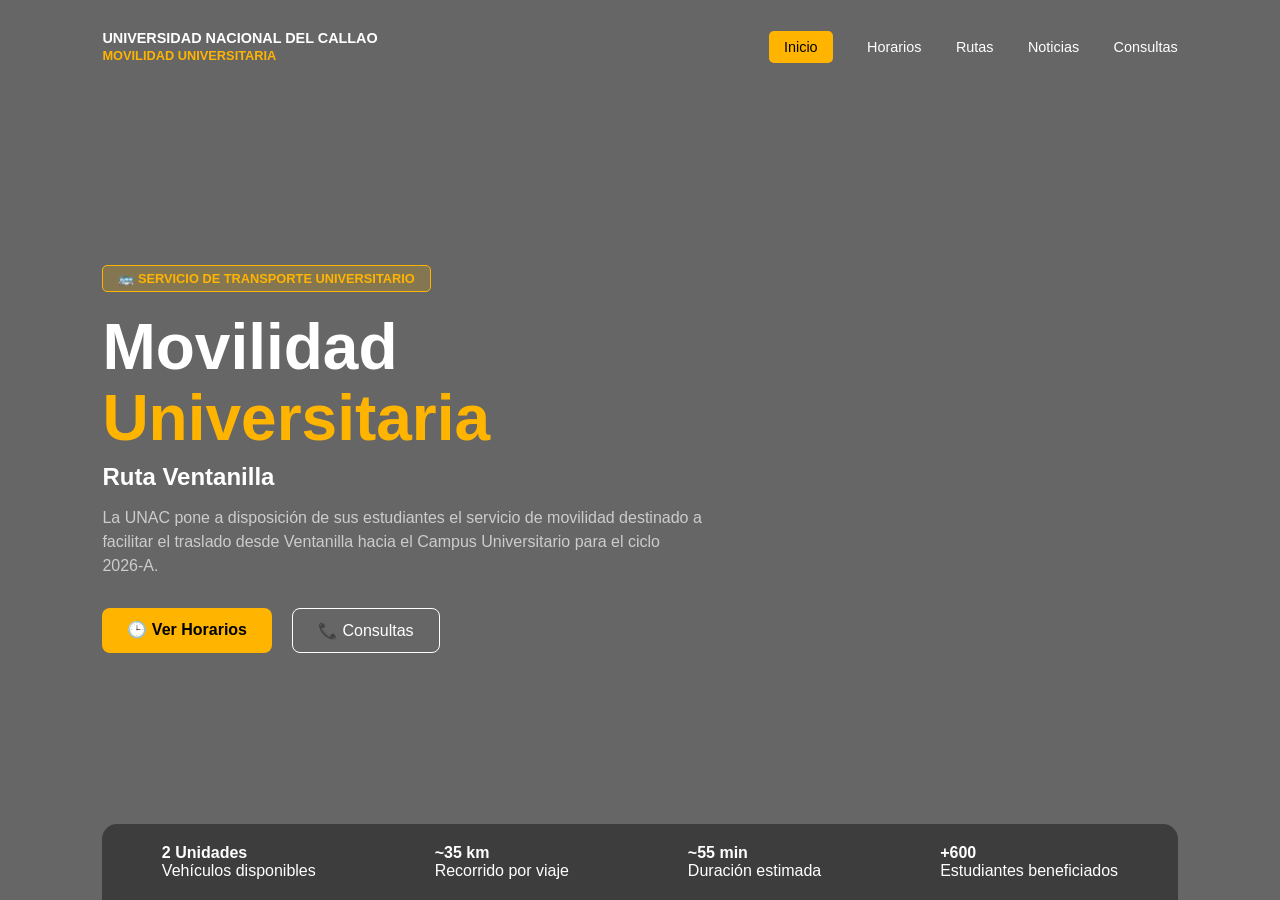
==== index.html @ 6d4d1688 "Refactor HTML structure and update content Updated the logo section, modified the service descriptio" ====
<!DOCTYPE html>
<html lang="es">
<head>
    <meta charset="UTF-8">
    <meta name="viewport" content="width=device-width, initial-scale=1.0">
    <title>Movilidad Universitaria UNAC</title>
    <link rel="stylesheet" href="style.css">
</head>
<body>
    <div class="main-container">
        <nav class="navbar">
            <div class="logo-container">
                <div class="logo">UNIVERSIDAD NACIONAL DEL CALLAO<br><span>MOVILIDAD UNIVERSITARIA</span></div>
            </div>
            <div class="menu">
                <a href="index.html" class="active">Inicio</a>
                <a href="horarios.html">Horarios</a>
                <a href="rutas.html">Rutas</a>
                <a href="noticias.html">Noticias</a>
                <a href="consultas.html">Consultas</a>
            </div>
        </nav>

        <section class="hero">
            <div class="badge">🚌 SERVICIO DE TRANSPORTE UNIVERSITARIO</div>
            <h1>Movilidad<br><span class="yellow">Universitaria</span></h1>
            <p class="ruta-txt">Ruta Ventanilla</p>
            <p class="desc">La UNAC pone a disposición de sus estudiantes el servicio de movilidad destinado a facilitar el traslado desde Ventanilla hacia el Campus Universitario para el ciclo 2026-A.</p>
            
            <div class="btns">
                <a href="horarios.html" class="btn-fill">🕒 Ver Horarios</a>
                <a href="#" class="btn-line">📞 Consultas</a>
            </div>
        </section>

        <footer class="stats">
            <div class="item"><strong>2 Unidades</strong><p>Vehículos disponibles</p></div>
            <div class="item"><strong>~35 km</strong><p>Recorrido por viaje</p></div>
            <div class="item"><strong>~55 min</strong><p>Duración estimada</p></div>
            <div class="item"><strong>+600</strong><p>Estudiantes beneficiados</p></div>
        </footer>
    </div>
</body>
</html>
---- style.css ----
/* Configuración General */
* {
    margin: 0;
    padding: 0;
    box-sizing: border-box;
    font-family: 'Segoe UI', Tahoma, Geneva, Verdana, sans-serif;
}

body, html {
    height: 100%;
    color: white;
}

/* Contenedor Principal con Imagen de Fondo */
.main-container {
    background: linear-gradient(rgba(0, 0, 0, 0.6), rgba(0, 0, 0, 0.6)), 
                url('tu-imagen-de-fondo.jpg'); /* Reemplaza con tu archivo */
    background-size: cover;
    background-position: center;
    height: 100vh;
    display: flex;
    flex-direction: column;
    justify-content: space-between;
    padding: 0 8%;
}

/* Navegación */
.navbar {
    display: flex;
    justify-content: space-between;
    align-items: center;
    padding: 30px 0;
}

.logo {
    font-weight: bold;
    font-size: 0.9rem;
    line-height: 1.2;
}

.logo span {
    color: #ffb400;
    font-size: 0.8rem;
}

.menu a {
    color: white;
    text-decoration: none;
    margin-left: 30px;
    font-size: 0.9rem;
    transition: 0.3s;
}

.menu a.active {
    background-color: #ffb400;
    padding: 8px 15px;
    border-radius: 5px;
    color: black;
}

/* Sección Hero (Centro) */
.hero {
    max-width: 600px;
}

.badge {
    background: rgba(255, 180, 0, 0.2);
    border: 1px solid #ffb400;
    color: #ffb400;
    display: inline-block;
    padding: 5px 15px;
    border-radius: 5px;
    font-size: 0.8rem;
    font-weight: bold;
    margin-bottom: 20px;
}

h1 {
    font-size: 4rem;
    line-height: 1.1;
    margin-bottom: 10px;
}

.yellow {
    color: #ffb400;
}

.ruta-txt {
    font-size: 1.5rem;
    font-weight: bold;
    margin-bottom: 15px;
}

.desc {
    font-size: 1rem;
    color: #cccccc;
    margin-bottom: 30px;
    line-height: 1.5;
}

/* Botones */
.btns {
    display: flex;
    gap: 20px;
}

.btn-fill {
    background: #ffb400;
    color: black;
    padding: 12px 25px;
    border-radius: 8px;
    text-decoration: none;
    font-weight: bold;
}

.btn-line {
    border: 1px solid white;
    color: white;
    padding: 12px 25px;
    border-radius: 8px;
    text-decoration: none;
}

/* Footer de Estadísticas */
.stats {
    background: rgba(0, 0, 0, 0.4);
    backdrop-filter: blur(5px);
    display: flex;
    justify-content: space-around;
    padding: 20px 0;
    border-radius: 15px 15px 0 0;
}

.item {
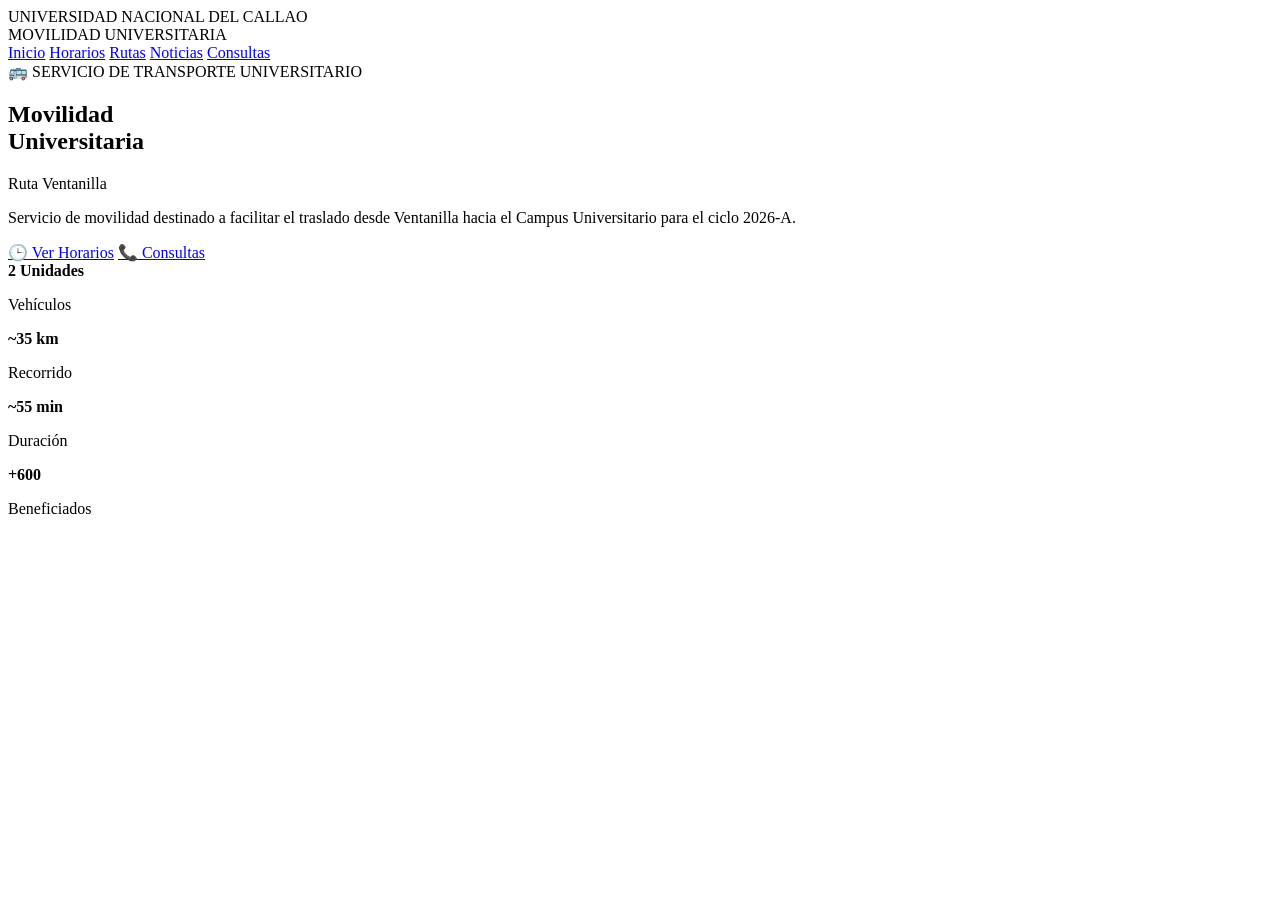
==== commit 13a3959d: "Update index.html" ====
--- a/index.html
+++ b/index.html
@@ -7,11 +7,9 @@
     <link rel="stylesheet" href="style.css">
 </head>
 <body>
-    <div class="main-container">
+    <div class="main-container home">
         <nav class="navbar">
-            <div class="logo-container">
-                <div class="logo">UNIVERSIDAD NACIONAL DEL CALLAO<br><span>MOVILIDAD UNIVERSITARIA</span></div>
-            </div>
+            <div class="logo">UNIVERSIDAD NACIONAL DEL CALLAO<br><span>MOVILIDAD UNIVERSITARIA</span></div>
             <div class="menu">
                 <a href="index.html" class="active">Inicio</a>
                 <a href="horarios.html">Horarios</a>
@@ -25,7 +23,7 @@
             <div class="badge">🚌 SERVICIO DE TRANSPORTE UNIVERSITARIO</div>
             <h1>Movilidad<br><span class="yellow">Universitaria</span></h1>
             <p class="ruta-txt">Ruta Ventanilla</p>
-            <p class="desc">La UNAC pone a disposición de sus estudiantes el servicio de movilidad destinado a facilitar el traslado desde Ventanilla hacia el Campus Universitario para el ciclo 2026-A.</p>
+            <p class="desc">Servicio de movilidad destinado a facilitar el traslado desde Ventanilla hacia el Campus Universitario para el ciclo 2026-A.</p>
             
             <div class="btns">
                 <a href="horarios.html" class="btn-fill">🕒 Ver Horarios</a>
@@ -34,10 +32,10 @@
         </section>
 
         <footer class="stats">
-            <div class="item"><strong>2 Unidades</strong><p>Vehículos disponibles</p></div>
-            <div class="item"><strong>~35 km</strong><p>Recorrido por viaje</p></div>
-            <div class="item"><strong>~55 min</strong><p>Duración estimada</p></div>
-            <div class="item"><strong>+600</strong><p>Estudiantes beneficiados</p></div>
+            <div class="item"><strong>2 Unidades</strong><p>Vehículos</p></div>
+            <div class="item"><strong>~35 km</strong><p>Recorrido</p></div>
+            <div class="item"><strong>~55 min</strong><p>Duración</p></div>
+            <div class="item"><strong>+600</strong><p>Beneficiados</p></div>
         </footer>
     </div>
 </body>
--- a/style.css
+++ b/style.css
@@ -1,134 +1,69 @@
-/* Configuración General */
-* {
-    margin: 0;
-    padding: 0;
-    box-sizing: border-box;
-    font-family: 'Segoe UI', Tahoma, Geneva, Verdana, sans-serif;
+/* --- AJUSTES PARA MÓVILES (Pantallas menores a 768px) --- */
+@media (max-width: 768px) {
+    
+    /* 1. Ajuste del contenedor para que permita scroll si el contenido es largo */
+    .main-container {
+        height: auto;
+        min-height: 100vh;
+        overflow-y: auto;
+        padding: 0 5%;
+    }
+
+    /* 2. Navbar: El menú se oculta o se apila */
+    .navbar {
+        flex-direction: column;
+        gap: 15px;
+        padding: 15px 0;
+    }
+
+    .menu {
+        display: flex;
+        flex-wrap: wrap;
+        justify-content: center;
+        gap: 10px;
+    }
+
+    .menu a {
+        margin-left: 0;
+        font-size: 0.8rem;
+    }
+
+    /* 3. Hero: Reducimos el tamaño del título gigante */
+    h1 {
+        font-size: 2.5rem; /* Más pequeño para que no se corte */
+        margin-top: 20px;
+    }
+
+    .ruta-txt {
+        font-size: 1.2rem;
+    }
+
+    .desc {
+        font-size: 0.85rem;
+    }
+
+    /* 4. Botones: Uno debajo del otro para que sea fácil pulsar con el dedo */
+    .btns {
+        flex-direction: column;
+        width: 100%;
+    }
+
+    .btn-fill, .btn-line {
+        text-align: center;
+        width: 100%;
+    }
+
+    /* 5. Stats: De 4 columnas pasamos a 2 filas de 2 columnas */
+    .stats {
+        display: grid;
+        grid-template-columns: 1fr 1fr;
+        gap: 20px;
+        padding: 20px;
+        margin-top: 40px;
+        border-radius: 12px;
+    }
+
+    .item {
+        text-align: center;
+    }
 }
-
-body, html {
-    height: 100%;
-    color: white;
-}
-
-/* Contenedor Principal con Imagen de Fondo */
-.main-container {
-    background: linear-gradient(rgba(0, 0, 0, 0.6), rgba(0, 0, 0, 0.6)), 
-                url('tu-imagen-de-fondo.jpg'); /* Reemplaza con tu archivo */
-    background-size: cover;
-    background-position: center;
-    height: 100vh;
-    display: flex;
-    flex-direction: column;
-    justify-content: space-between;
-    padding: 0 8%;
-}
-
-/* Navegación */
-.navbar {
-    display: flex;
-    justify-content: space-between;
-    align-items: center;
-    padding: 30px 0;
-}
-
-.logo {
-    font-weight: bold;
-    font-size: 0.9rem;
-    line-height: 1.2;
-}
-
-.logo span {
-    color: #ffb400;
-    font-size: 0.8rem;
-}
-
-.menu a {
-    color: white;
-    text-decoration: none;
-    margin-left: 30px;
-    font-size: 0.9rem;
-    transition: 0.3s;
-}
-
-.menu a.active {
-    background-color: #ffb400;
-    padding: 8px 15px;
-    border-radius: 5px;
-    color: black;
-}
-
-/* Sección Hero (Centro) */
-.hero {
-    max-width: 600px;
-}
-
-.badge {
-    background: rgba(255, 180, 0, 0.2);
-    border: 1px solid #ffb400;
-    color: #ffb400;
-    display: inline-block;
-    padding: 5px 15px;
-    border-radius: 5px;
-    font-size: 0.8rem;
-    font-weight: bold;
-    margin-bottom: 20px;
-}
-
-h1 {
-    font-size: 4rem;
-    line-height: 1.1;
-    margin-bottom: 10px;
-}
-
-.yellow {
-    color: #ffb400;
-}
-
-.ruta-txt {
-    font-size: 1.5rem;
-    font-weight: bold;
-    margin-bottom: 15px;
-}
-
-.desc {
-    font-size: 1rem;
-    color: #cccccc;
-    margin-bottom: 30px;
-    line-height: 1.5;
-}
-
-/* Botones */
-.btns {
-    display: flex;
-    gap: 20px;
-}
-
-.btn-fill {
-    background: #ffb400;
-    color: black;
-    padding: 12px 25px;
-    border-radius: 8px;
-    text-decoration: none;
-    font-weight: bold;
-}
-
-.btn-line {
-    border: 1px solid white;
-    color: white;
-    padding: 12px 25px;
-    border-radius: 8px;
-    text-decoration: none;
-}
-
-/* Footer de Estadísticas */
-.stats {
-    background: rgba(0, 0, 0, 0.4);
-    backdrop-filter: blur(5px);
-    display: flex;
-    justify-content: space-around;
-    padding: 20px 0;
-    border-radius: 15px 15px 0 0;
-}
-
-.item {
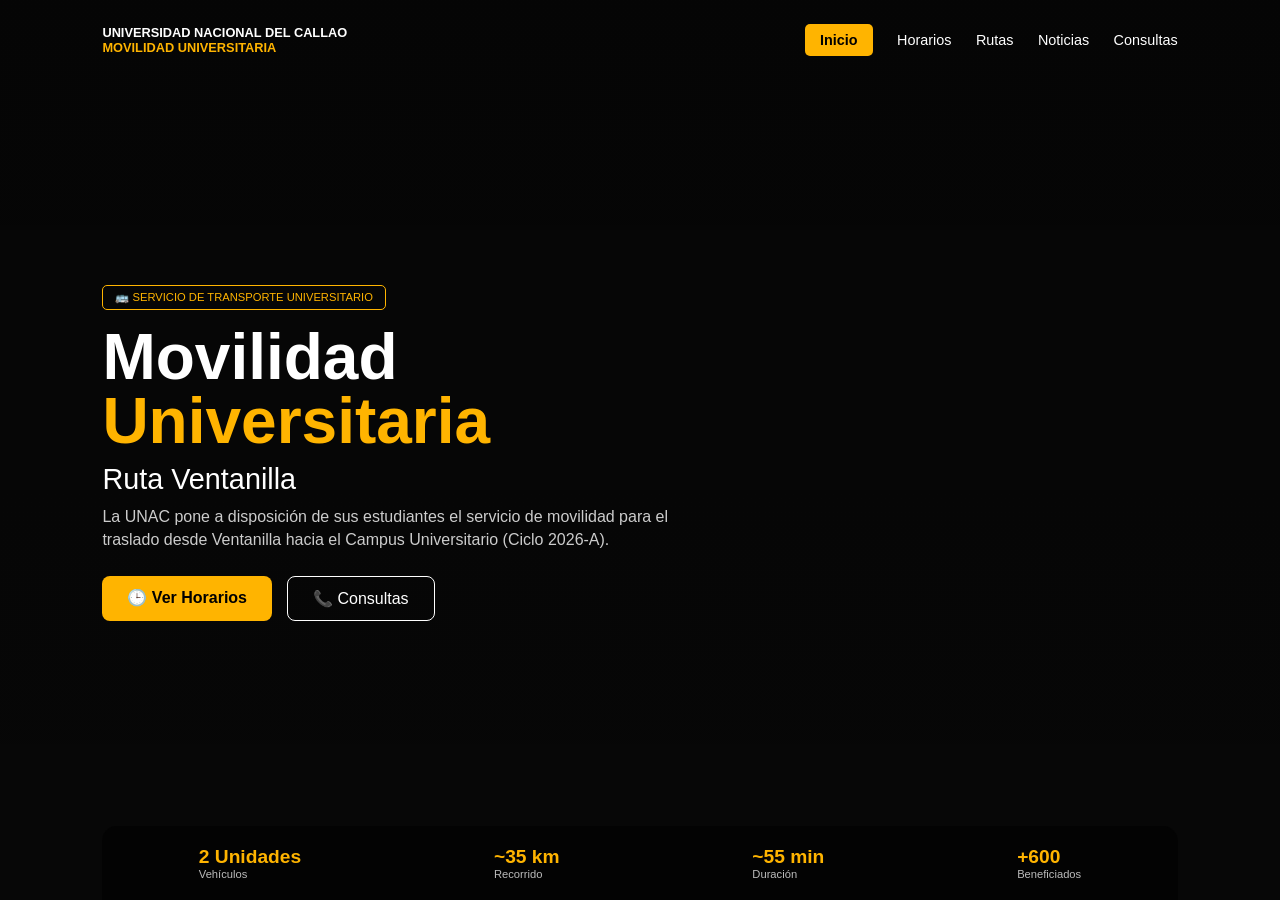
==== commit a79ac852: "Update index.html" ====
--- a/index.html
+++ b/index.html
@@ -23,7 +23,7 @@
             <div class="badge">🚌 SERVICIO DE TRANSPORTE UNIVERSITARIO</div>
             <h1>Movilidad<br><span class="yellow">Universitaria</span></h1>
             <p class="ruta-txt">Ruta Ventanilla</p>
-            <p class="desc">Servicio de movilidad destinado a facilitar el traslado desde Ventanilla hacia el Campus Universitario para el ciclo 2026-A.</p>
+            <p class="desc">La UNAC pone a disposición de sus estudiantes el servicio de movilidad para el traslado desde Ventanilla hacia el Campus Universitario (Ciclo 2026-A).</p>
             
             <div class="btns">
                 <a href="horarios.html" class="btn-fill">🕒 Ver Horarios</a>
--- a/style.css
+++ b/style.css
@@ -1,69 +1,104 @@
-/* --- AJUSTES PARA MÓVILES (Pantallas menores a 768px) --- */
+* {
+    margin: 0;
+    padding: 0;
+    box-sizing: border-box;
+    font-family: 'Segoe UI', Tahoma, sans-serif;
+}
+
+body, html {
+    height: 100%;
+    background-color: #111;
+    color: white;
+}
+
+.main-container {
+    min-height: 100vh;
+    display: flex;
+    flex-direction: column;
+    justify-content: space-between;
+    padding: 0 8%;
+    position: relative;
+    background: linear-gradient(rgba(0,0,0,0.7), rgba(0,0,0,0.6)), 
+                url('https://images.unsplash.com/photo-1541339907198-e08756ebafe3?q=80&w=2000'); /* Imagen de fondo */
+    background-size: cover;
+    background-position: center;
+}
+
+/* Navbar */
+.navbar {
+    display: flex;
+    justify-content: space-between;
+    align-items: center;
+    padding: 25px 0;
+    z-index: 10;
+}
+
+.logo { font-size: 0.8rem; font-weight: bold; }
+.logo span { color: #ffb400; }
+
+.menu a {
+    color: white;
+    text-decoration: none;
+    margin-left: 20px;
+    font-size: 0.9rem;
+}
+
+.menu a.active {
+    background: #ffb400;
+    color: black;
+    padding: 8px 15px;
+    border-radius: 5px;
+    font-weight: bold;
+}
+
+/* Hero */
+.hero {
+    flex-grow: 1;
+    display: flex;
+    flex-direction: column;
+    justify-content: center;
+    max-width: 600px;
+    z-index: 10;
+}
+
+.badge {
+    border: 1px solid #ffb400;
+    color: #ffb400;
+    padding: 5px 12px;
+    border-radius: 5px;
+    font-size: 0.7rem;
+    width: fit-content;
+    margin-bottom: 15px;
+}
+
+h1 { font-size: 4rem; line-height: 1; }
+.yellow { color: #ffb400; }
+.ruta-txt { font-size: 1.8rem; margin: 10px 0; }
+.desc { color: #ccc; margin-bottom: 25px; line-height: 1.4; }
+
+.btns { display: flex; gap: 15px; }
+.btn-fill { background: #ffb400; color: black; padding: 12px 25px; border-radius: 8px; text-decoration: none; font-weight: bold; }
+.btn-line { border: 1px solid white; color: white; padding: 12px 25px; border-radius: 8px; text-decoration: none; }
+
+/* Stats Footer */
+.stats {
+    background: rgba(0, 0, 0, 0.5);
+    backdrop-filter: blur(10px);
+    display: flex;
+    justify-content: space-around;
+    padding: 20px 0;
+    border-radius: 15px 15px 0 0;
+    z-index: 10;
+}
+
+.item strong { display: block; font-size: 1.2rem; color: #ffb400; }
+.item p { font-size: 0.7rem; color: #bbb; }
+
+/* AJUSTE PARA CELULARES */
 @media (max-width: 768px) {
-    
-    /* 1. Ajuste del contenedor para que permita scroll si el contenido es largo */
-    .main-container {
-        height: auto;
-        min-height: 100vh;
-        overflow-y: auto;
-        padding: 0 5%;
-    }
-
-    /* 2. Navbar: El menú se oculta o se apila */
-    .navbar {
-        flex-direction: column;
-        gap: 15px;
-        padding: 15px 0;
-    }
-
-    .menu {
-        display: flex;
-        flex-wrap: wrap;
-        justify-content: center;
-        gap: 10px;
-    }
-
-    .menu a {
-        margin-left: 0;
-        font-size: 0.8rem;
-    }
-
-    /* 3. Hero: Reducimos el tamaño del título gigante */
-    h1 {
-        font-size: 2.5rem; /* Más pequeño para que no se corte */
-        margin-top: 20px;
-    }
-
-    .ruta-txt {
-        font-size: 1.2rem;
-    }
-
-    .desc {
-        font-size: 0.85rem;
-    }
-
-    /* 4. Botones: Uno debajo del otro para que sea fácil pulsar con el dedo */
-    .btns {
-        flex-direction: column;
-        width: 100%;
-    }
-
-    .btn-fill, .btn-line {
-        text-align: center;
-        width: 100%;
-    }
-
-    /* 5. Stats: De 4 columnas pasamos a 2 filas de 2 columnas */
-    .stats {
-        display: grid;
-        grid-template-columns: 1fr 1fr;
-        gap: 20px;
-        padding: 20px;
-        margin-top: 40px;
-        border-radius: 12px;
-    }
-
-    .item {
-        text-align: center;
-    }
+    .navbar { flex-direction: column; gap: 15px; }
+    .menu { display: flex; flex-wrap: wrap; justify-content: center; }
+    h1 { font-size: 2.5rem; }
+    .btns { flex-direction: column; }
+    .stats { display: grid; grid-template-columns: 1fr 1fr; gap: 15px; text-align: center; padding: 20px; }
 }
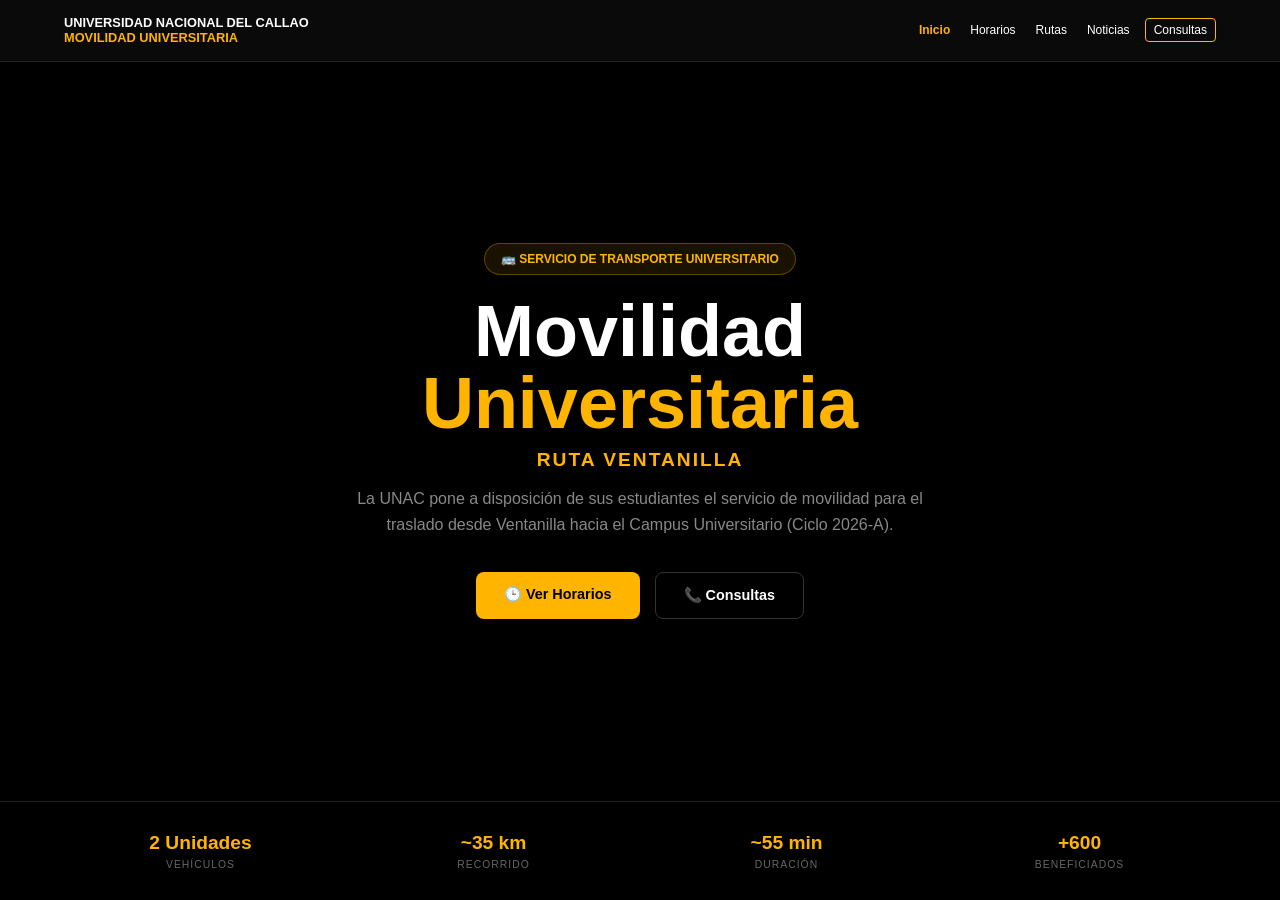
==== commit dea004e1: "Update index.html" ====
--- a/index.html
+++ b/index.html
@@ -4,39 +4,136 @@
     <meta charset="UTF-8">
     <meta name="viewport" content="width=device-width, initial-scale=1.0">
     <title>Movilidad Universitaria UNAC</title>
-    <link rel="stylesheet" href="style.css">
+    <style>
+        * { box-sizing: border-box; margin: 0; padding: 0; }
+        body { 
+            background-color: #000; 
+            color: #fff; 
+            font-family: 'Segoe UI', sans-serif;
+            display: flex;
+            flex-direction: column;
+            align-items: center;
+            min-height: 100vh;
+            overflow-x: hidden;
+        }
+
+        /* NAVBAR UNIFICADA */
+        .navbar {
+            width: 100%;
+            display: flex;
+            justify-content: space-between;
+            align-items: center;
+            padding: 15px 5%;
+            background: #0a0a0a;
+            border-bottom: 1px solid #222;
+            position: sticky;
+            top: 0;
+            z-index: 1000;
+        }
+        .logo { font-weight: bold; font-size: 0.8rem; line-height: 1.2; text-align: left; }
+        .logo span { color: #ffb400; }
+        
+        .menu { display: flex; gap: 10px; align-items: center; flex-wrap: wrap; justify-content: flex-end; }
+        .menu a { color: #fff; text-decoration: none; font-size: 0.75rem; padding: 5px; }
+        .menu a.active { color: #ffb400; font-weight: bold; }
+        .menu a.consultas { color: #fff; border: 1px solid #ffb400; border-radius: 4px; padding: 4px 8px; }
+
+        /* HERO SECTION */
+        .hero {
+            width: 100%;
+            max-width: 1100px;
+            padding: 60px 20px;
+            display: flex;
+            flex-direction: column;
+            align-items: center;
+            text-align: center;
+            flex-grow: 1;
+            justify-content: center;
+        }
+
+        .badge { 
+            background: rgba(255, 180, 0, 0.1); 
+            color: #ffb400; 
+            padding: 8px 16px; 
+            border-radius: 50px; 
+            font-size: 0.75rem; 
+            font-weight: bold;
+            margin-bottom: 20px;
+            border: 1px solid rgba(255, 180, 0, 0.3);
+        }
+
+        h1 { font-size: clamp(2.5rem, 8vw, 4.5rem); font-weight: 900; line-height: 1; margin-bottom: 10px; }
+        h1 .yellow { color: #ffb400; }
+        
+        .ruta-txt { color: #ffb400; font-weight: bold; font-size: 1.2rem; margin-bottom: 15px; letter-spacing: 2px; text-transform: uppercase; }
+        .desc { color: #888; max-width: 600px; font-size: 1rem; line-height: 1.6; margin-bottom: 35px; }
+
+        /* BOTONES */
+        .btns { display: flex; gap: 15px; flex-wrap: wrap; justify-content: center; }
+        .btn-fill { background: #ffb400; color: #000; text-decoration: none; padding: 14px 28px; border-radius: 8px; font-weight: bold; transition: 0.3s; font-size: 0.9rem; }
+        .btn-line { background: transparent; color: #fff; text-decoration: none; padding: 14px 28px; border-radius: 8px; font-weight: bold; border: 1px solid #333; transition: 0.3s; font-size: 0.9rem; }
+        .btn-fill:hover { background: #e6a200; transform: translateY(-2px); }
+        .btn-line:hover { border-color: #ffb400; background: rgba(255,180,0,0.05); }
+
+        /* FOOTER STATS (ESTILO UNIFICADO) */
+        .stats {
+            background: #000;
+            display: flex;
+            justify-content: space-around;
+            padding: 30px 5%;
+            border-top: 1px solid #222;
+            width: 100%;
+            flex-wrap: wrap;
+            gap: 20px;
+        }
+        .item { text-align: center; min-width: 120px; flex: 1; }
+        .item strong { display: block; color: #ffb400; font-size: 1.2rem; margin-bottom: 5px; }
+        .item p { font-size: 0.65rem; color: #666; text-transform: uppercase; letter-spacing: 1px; }
+
+        /* RESPONSIVE PARA CELULAR */
+        @media (max-width: 768px) {
+            .navbar { flex-direction: column; gap: 10px; text-align: center; padding: 15px 20px; }
+            .menu { justify-content: center; width: 100%; }
+            .hero { padding: 40px 15px; }
+            h1 { font-size: 2.8rem; }
+            .stats { justify-content: center; }
+            .item { min-width: 40%; } /* 2 por fila en móvil */
+            .btns { width: 100%; flex-direction: column; align-items: stretch; }
+            .btn-fill, .btn-line { text-align: center; }
+        }
+    </style>
 </head>
 <body>
-    <div class="main-container home">
-        <nav class="navbar">
-            <div class="logo">UNIVERSIDAD NACIONAL DEL CALLAO<br><span>MOVILIDAD UNIVERSITARIA</span></div>
-            <div class="menu">
-                <a href="index.html" class="active">Inicio</a>
-                <a href="horarios.html">Horarios</a>
-                <a href="rutas.html">Rutas</a>
-                <a href="noticias.html">Noticias</a>
-                <a href="consultas.html">Consultas</a>
-            </div>
-        </nav>
 
-        <section class="hero">
-            <div class="badge">🚌 SERVICIO DE TRANSPORTE UNIVERSITARIO</div>
-            <h1>Movilidad<br><span class="yellow">Universitaria</span></h1>
-            <p class="ruta-txt">Ruta Ventanilla</p>
-            <p class="desc">La UNAC pone a disposición de sus estudiantes el servicio de movilidad para el traslado desde Ventanilla hacia el Campus Universitario (Ciclo 2026-A).</p>
-            
-            <div class="btns">
-                <a href="horarios.html" class="btn-fill">🕒 Ver Horarios</a>
-                <a href="#" class="btn-line">📞 Consultas</a>
-            </div>
-        </section>
+    <nav class="navbar">
+        <div class="logo">UNIVERSIDAD NACIONAL DEL CALLAO<br><span>MOVILIDAD UNIVERSITARIA</span></div>
+        <div class="menu">
+            <a href="index.html" class="active">Inicio</a>
+            <a href="horarios.html">Horarios</a>
+            <a href="rutas.html">Rutas</a>
+            <a href="noticias.html">Noticias</a>
+            <a href="#" class="consultas">Consultas</a>
+        </div>
+    </nav>
 
-        <footer class="stats">
-            <div class="item"><strong>2 Unidades</strong><p>Vehículos</p></div>
-            <div class="item"><strong>~35 km</strong><p>Recorrido</p></div>
-            <div class="item"><strong>~55 min</strong><p>Duración</p></div>
-            <div class="item"><strong>+600</strong><p>Beneficiados</p></div>
-        </footer>
-    </div>
+    <section class="hero">
+        <div class="badge">🚌 SERVICIO DE TRANSPORTE UNIVERSITARIO</div>
+        <h1>Movilidad<br><span class="yellow">Universitaria</span></h1>
+        <p class="ruta-txt">Ruta Ventanilla</p>
+        <p class="desc">La UNAC pone a disposición de sus estudiantes el servicio de movilidad para el traslado desde Ventanilla hacia el Campus Universitario (Ciclo 2026-A).</p>
+        
+        <div class="btns">
+            <a href="horarios.html" class="btn-fill">🕒 Ver Horarios</a>
+            <a href="#" class="btn-line">📞 Consultas</a>
+        </div>
+    </section>
+
+    <footer class="stats">
+        <div class="item"><strong>2 Unidades</strong><p>Vehículos</p></div>
+        <div class="item"><strong>~35 km</strong><p>Recorrido</p></div>
+        <div class="item"><strong>~55 min</strong><p>Duración</p></div>
+        <div class="item"><strong>+600</strong><p>Beneficiados</p></div>
+    </footer>
+
 </body>
 </html>
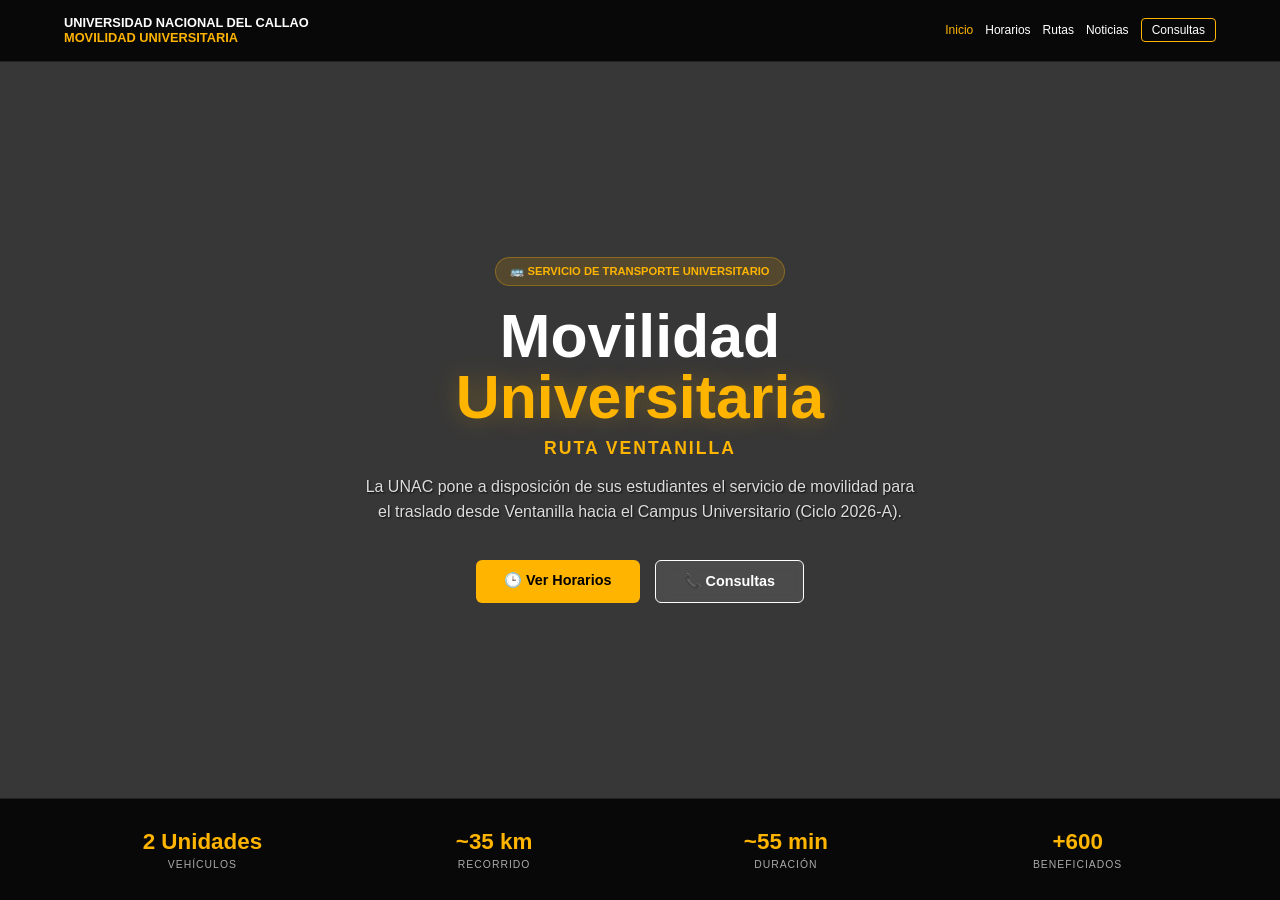
==== commit 895aaaab: "Update index.html" ====
--- a/index.html
+++ b/index.html
@@ -5,101 +5,174 @@
     <meta name="viewport" content="width=device-width, initial-scale=1.0">
     <title>Movilidad Universitaria UNAC</title>
     <style>
+        :root {
+            --primary: #ffb400;
+            --primary-glow: rgba(255, 180, 0, 0.3);
+            --bg-dark: #050505;
+        }
+
         * { box-sizing: border-box; margin: 0; padding: 0; }
+        
         body { 
-            background-color: #000; 
+            background-color: var(--bg-dark); 
             color: #fff; 
-            font-family: 'Segoe UI', sans-serif;
+            font-family: 'Segoe UI', Tahoma, Geneva, Verdana, sans-serif;
+            min-height: 100vh;
             display: flex;
             flex-direction: column;
-            align-items: center;
-            min-height: 100vh;
             overflow-x: hidden;
-        }
-
-        /* NAVBAR UNIFICADA */
+            /* IMAGEN DE FONDO CON OVERLAY OSCURO */
+            background: linear-gradient(rgba(5, 5, 5, 0.8), rgba(5, 5, 5, 0.8)), 
+                        url('1444.jpg'); /* Archivo confirmado en tu repo */
+            background-size: cover;
+            background-position: center;
+            background-attachment: fixed;
+        }
+
+        /* NAVBAR */
         .navbar {
             width: 100%;
             display: flex;
             justify-content: space-between;
             align-items: center;
             padding: 15px 5%;
-            background: #0a0a0a;
+            background: rgba(0, 0, 0, 0.85);
+            backdrop-filter: blur(10px);
             border-bottom: 1px solid #222;
             position: sticky;
             top: 0;
             z-index: 1000;
         }
-        .logo { font-weight: bold; font-size: 0.8rem; line-height: 1.2; text-align: left; }
-        .logo span { color: #ffb400; }
-        
-        .menu { display: flex; gap: 10px; align-items: center; flex-wrap: wrap; justify-content: flex-end; }
-        .menu a { color: #fff; text-decoration: none; font-size: 0.75rem; padding: 5px; }
-        .menu a.active { color: #ffb400; font-weight: bold; }
-        .menu a.consultas { color: #fff; border: 1px solid #ffb400; border-radius: 4px; padding: 4px 8px; }
+
+        .logo { 
+            font-weight: bold; 
+            font-size: 0.8rem; 
+            line-height: 1.2;
+        }
+        .logo span { color: var(--primary); }
+        
+        .menu { display: flex; gap: 12px; align-items: center; }
+        .menu a { 
+            color: #fff; 
+            text-decoration: none; 
+            font-size: 0.75rem; 
+            transition: 0.3s;
+        }
+        .menu a:hover, .menu a.active { color: var(--primary); }
+        
+        .menu a.consultas { 
+            border: 1px solid var(--primary); 
+            border-radius: 4px; 
+            padding: 4px 10px; 
+        }
 
         /* HERO SECTION */
         .hero {
-            width: 100%;
-            max-width: 1100px;
-            padding: 60px 20px;
+            flex-grow: 1;
             display: flex;
             flex-direction: column;
             align-items: center;
+            justify-content: center;
             text-align: center;
-            flex-grow: 1;
-            justify-content: center;
+            padding: 60px 20px;
+            animation: fadeInUp 0.8s ease-out;
+        }
+
+        @keyframes fadeInUp {
+            from { opacity: 0; transform: translateY(20px); }
+            to { opacity: 1; transform: translateY(0); }
         }
 
         .badge { 
-            background: rgba(255, 180, 0, 0.1); 
-            color: #ffb400; 
-            padding: 8px 16px; 
+            background: rgba(255, 180, 0, 0.15); 
+            color: var(--primary); 
+            padding: 7px 14px; 
             border-radius: 50px; 
-            font-size: 0.75rem; 
+            font-size: 0.7rem; 
             font-weight: bold;
             margin-bottom: 20px;
             border: 1px solid rgba(255, 180, 0, 0.3);
-        }
-
-        h1 { font-size: clamp(2.5rem, 8vw, 4.5rem); font-weight: 900; line-height: 1; margin-bottom: 10px; }
-        h1 .yellow { color: #ffb400; }
-        
-        .ruta-txt { color: #ffb400; font-weight: bold; font-size: 1.2rem; margin-bottom: 15px; letter-spacing: 2px; text-transform: uppercase; }
-        .desc { color: #888; max-width: 600px; font-size: 1rem; line-height: 1.6; margin-bottom: 35px; }
+            backdrop-filter: blur(5px);
+        }
+
+        h1 { 
+            font-size: clamp(2.5rem, 7vw, 3.8rem); 
+            font-weight: 900; 
+            line-height: 1; 
+            margin-bottom: 10px; 
+        }
+        h1 .yellow { 
+            color: var(--primary); 
+            text-shadow: 0 0 25px var(--primary-glow);
+        }
+        
+        .ruta-txt { 
+            font-size: 1.1rem; 
+            color: var(--primary); 
+            font-weight: bold; 
+            margin-bottom: 15px; 
+            letter-spacing: 2px; 
+            text-transform: uppercase;
+        }
+
+        .desc { 
+            color: #ddd; 
+            max-width: 550px; 
+            font-size: 1rem; 
+            line-height: 1.6; 
+            margin-bottom: 35px;
+            text-shadow: 1px 1px 2px rgba(0,0,0,0.8);
+        }
 
         /* BOTONES */
-        .btns { display: flex; gap: 15px; flex-wrap: wrap; justify-content: center; }
-        .btn-fill { background: #ffb400; color: #000; text-decoration: none; padding: 14px 28px; border-radius: 8px; font-weight: bold; transition: 0.3s; font-size: 0.9rem; }
-        .btn-line { background: transparent; color: #fff; text-decoration: none; padding: 14px 28px; border-radius: 8px; font-weight: bold; border: 1px solid #333; transition: 0.3s; font-size: 0.9rem; }
-        .btn-fill:hover { background: #e6a200; transform: translateY(-2px); }
-        .btn-line:hover { border-color: #ffb400; background: rgba(255,180,0,0.05); }
-
-        /* FOOTER STATS (ESTILO UNIFICADO) */
+        .btns { display: flex; gap: 15px; }
+        .btn {
+            padding: 12px 28px;
+            border-radius: 6px;
+            font-weight: bold;
+            text-decoration: none;
+            font-size: 0.9rem;
+            transition: 0.3s;
+        }
+        .btn-fill { background: var(--primary); color: #000; }
+        .btn-line { border: 1px solid #fff; color: #fff; background: rgba(255,255,255,0.1); backdrop-filter: blur(5px); }
+        .btn:hover { transform: translateY(-3px); box-shadow: 0 5px 20px var(--primary-glow); }
+
+        /* STATS */
         .stats {
-            background: #000;
+            width: 100%;
+            background: rgba(0, 0, 0, 0.85);
+            backdrop-filter: blur(10px);
             display: flex;
             justify-content: space-around;
             padding: 30px 5%;
             border-top: 1px solid #222;
-            width: 100%;
             flex-wrap: wrap;
-            gap: 20px;
-        }
-        .item { text-align: center; min-width: 120px; flex: 1; }
-        .item strong { display: block; color: #ffb400; font-size: 1.2rem; margin-bottom: 5px; }
-        .item p { font-size: 0.65rem; color: #666; text-transform: uppercase; letter-spacing: 1px; }
-
-        /* RESPONSIVE PARA CELULAR */
+            gap: 15px;
+        }
+
+        .item { text-align: center; min-width: 100px; flex: 1; }
+        .item strong { 
+            display: block; 
+            color: var(--primary); 
+            font-size: 1.4rem; 
+            margin-bottom: 4px;
+        }
+        .item p { 
+            font-size: 0.65rem; 
+            color: #aaa; 
+            text-transform: uppercase; 
+            letter-spacing: 1px; 
+        }
+
+        /* RESPONSIVE */
         @media (max-width: 768px) {
-            .navbar { flex-direction: column; gap: 10px; text-align: center; padding: 15px 20px; }
+            .navbar { flex-direction: column; gap: 10px; padding: 15px; }
             .menu { justify-content: center; width: 100%; }
-            .hero { padding: 40px 15px; }
             h1 { font-size: 2.8rem; }
-            .stats { justify-content: center; }
-            .item { min-width: 40%; } /* 2 por fila en móvil */
-            .btns { width: 100%; flex-direction: column; align-items: stretch; }
-            .btn-fill, .btn-line { text-align: center; }
+            .btns { flex-direction: column; width: 100%; max-width: 300px; }
+            .btn { text-align: center; }
+            .hero { padding: 40px 20px; }
         }
     </style>
 </head>
@@ -112,7 +185,7 @@
             <a href="horarios.html">Horarios</a>
             <a href="rutas.html">Rutas</a>
             <a href="noticias.html">Noticias</a>
-            <a href="#" class="consultas">Consultas</a>
+            <a href="consultas.html" class="consultas">Consultas</a>
         </div>
     </nav>
 
@@ -123,8 +196,8 @@
         <p class="desc">La UNAC pone a disposición de sus estudiantes el servicio de movilidad para el traslado desde Ventanilla hacia el Campus Universitario (Ciclo 2026-A).</p>
         
         <div class="btns">
-            <a href="horarios.html" class="btn-fill">🕒 Ver Horarios</a>
-            <a href="#" class="btn-line">📞 Consultas</a>
+            <a href="horarios.html" class="btn btn-fill">🕒 Ver Horarios</a>
+            <a href="consultas.html" class="btn btn-line">📞 Consultas</a>
         </div>
     </section>
 
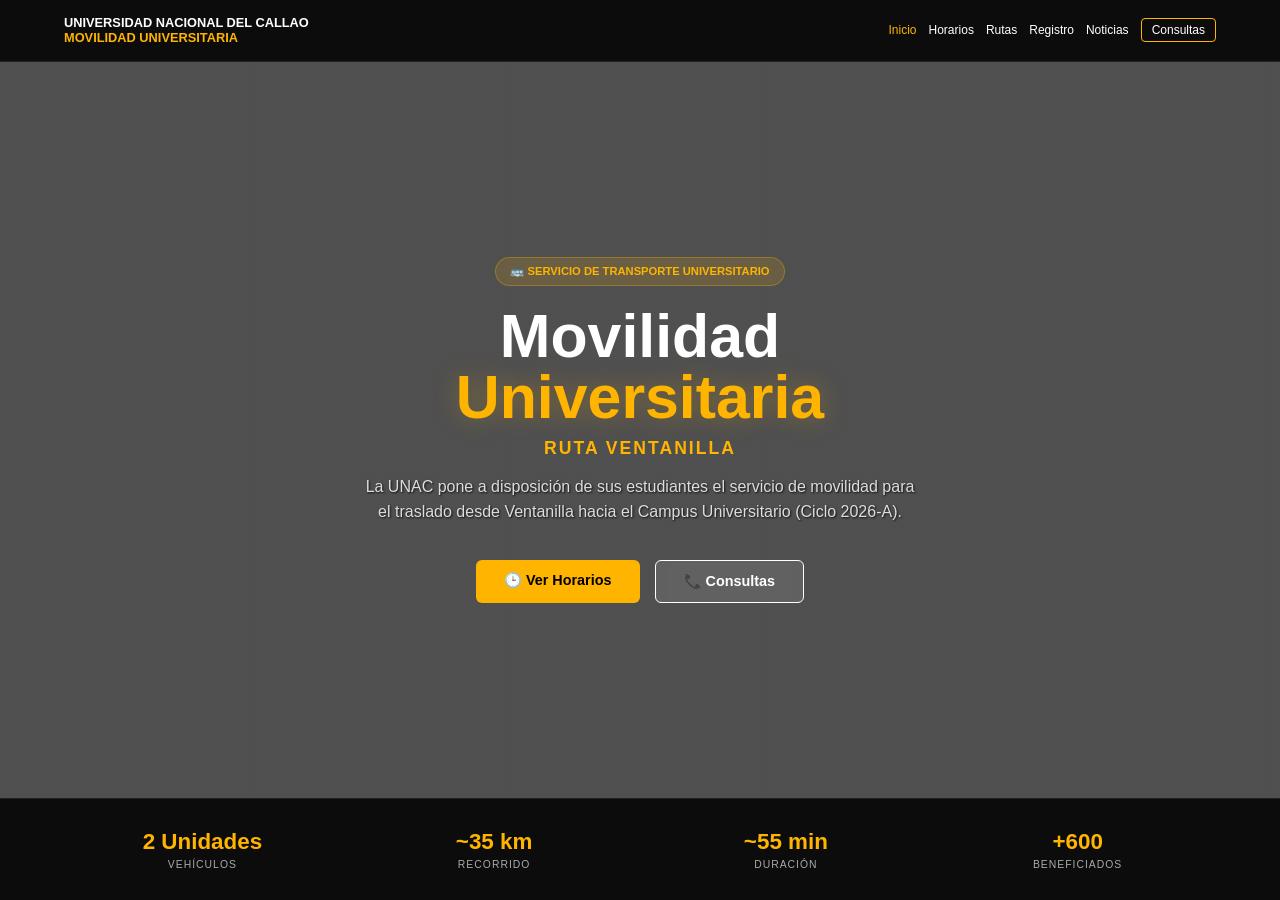
==== commit f5811d83: "Update index.html" ====
--- a/index.html
+++ b/index.html
@@ -13,7 +13,7 @@
 
         * { box-sizing: border-box; margin: 0; padding: 0; }
         
-        body { 
+      body { 
             background-color: var(--bg-dark); 
             color: #fff; 
             font-family: 'Segoe UI', Tahoma, Geneva, Verdana, sans-serif;
@@ -21,9 +21,11 @@
             display: flex;
             flex-direction: column;
             overflow-x: hidden;
-            /* IMAGEN DE FONDO CON OVERLAY OSCURO */
-            background: linear-gradient(rgba(5, 5, 5, 0.8), rgba(5, 5, 5, 0.8)), 
-                        url('1444.jpg'); /* Archivo confirmado en tu repo */
+            
+            /* FONDO */
+            background: linear-gradient(rgba(5, 5, 5, 0.7), rgba(5, 5, 5, 0.7)), 
+                        url('1444.png'); 
+            
             background-size: cover;
             background-position: center;
             background-attachment: fixed;
@@ -168,7 +170,7 @@
         /* RESPONSIVE */
         @media (max-width: 768px) {
             .navbar { flex-direction: column; gap: 10px; padding: 15px; }
-            .menu { justify-content: center; width: 100%; }
+            .menu { justify-content: center; width: 100%; flex-wrap: wrap; }
             h1 { font-size: 2.8rem; }
             .btns { flex-direction: column; width: 100%; max-width: 300px; }
             .btn { text-align: center; }
@@ -184,6 +186,7 @@
             <a href="index.html" class="active">Inicio</a>
             <a href="horarios.html">Horarios</a>
             <a href="rutas.html">Rutas</a>
+            <a href="registro.html">Registro</a>
             <a href="noticias.html">Noticias</a>
             <a href="consultas.html" class="consultas">Consultas</a>
         </div>
